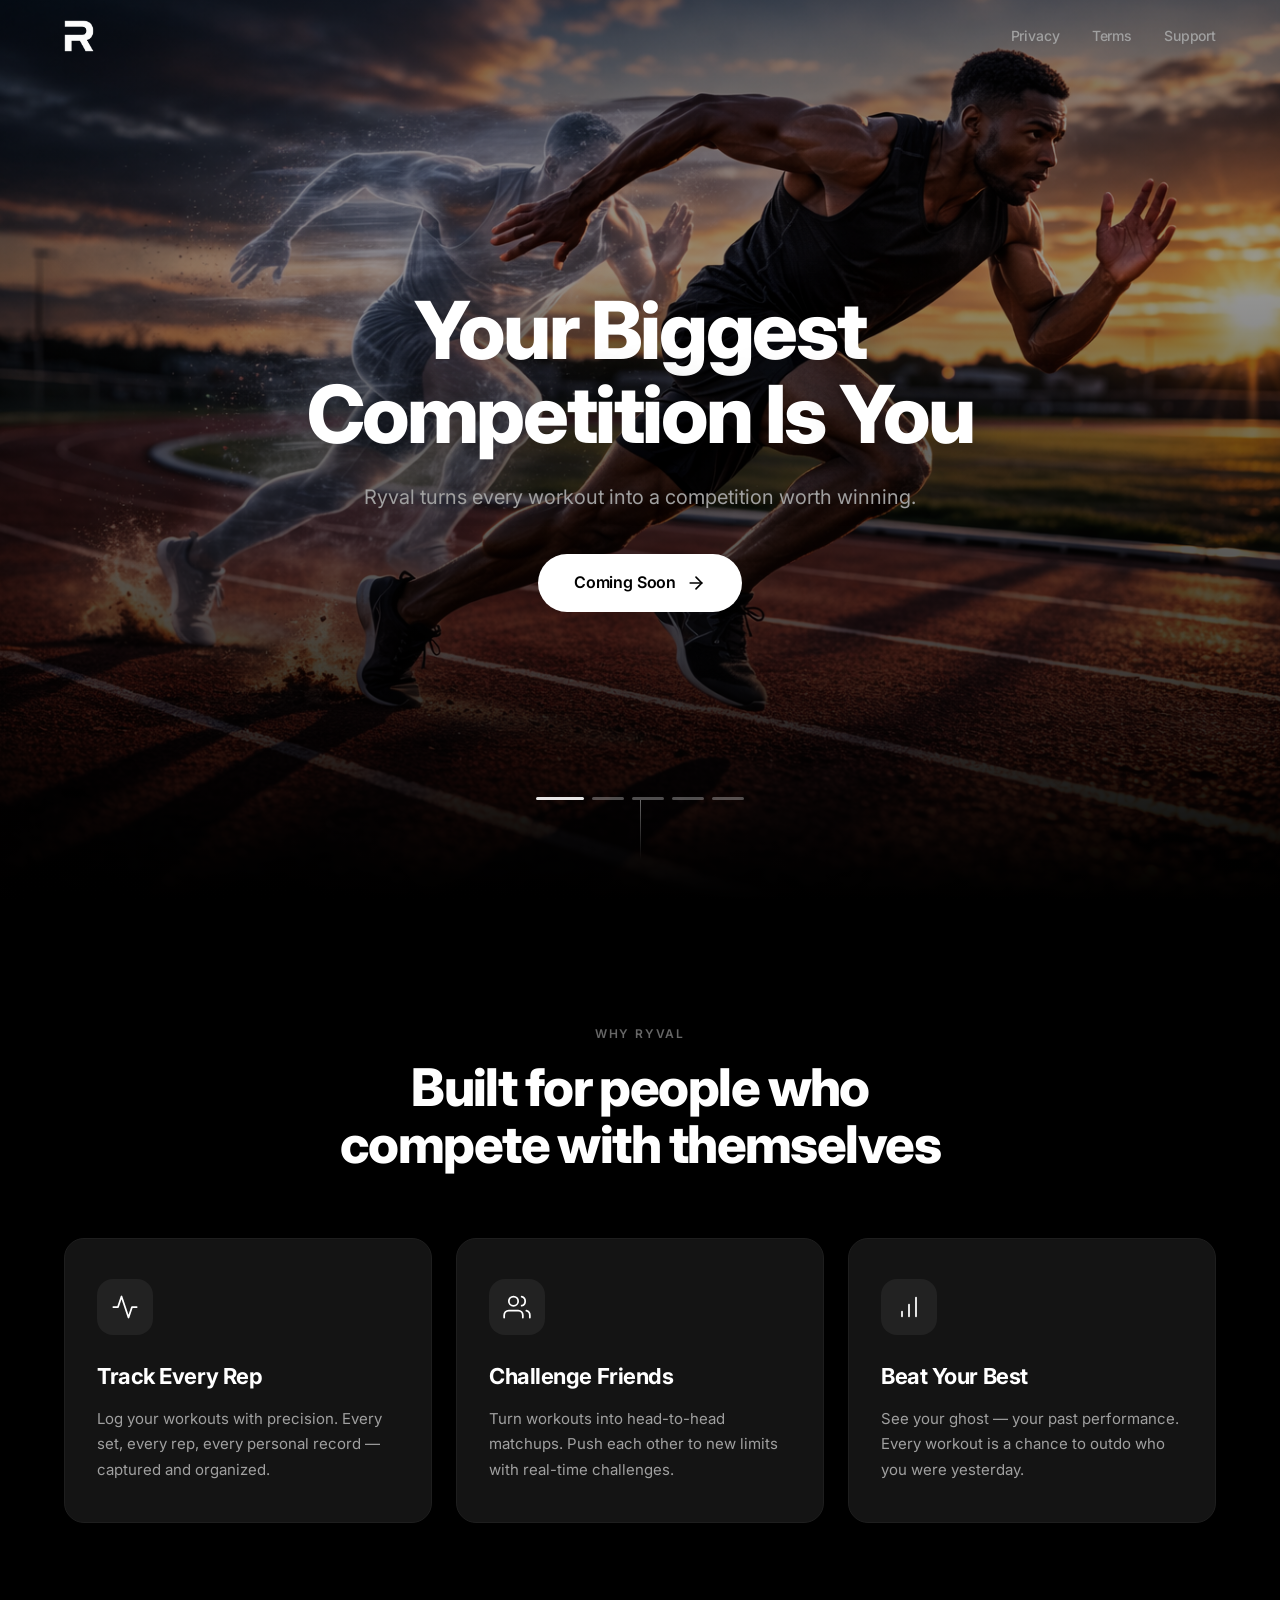
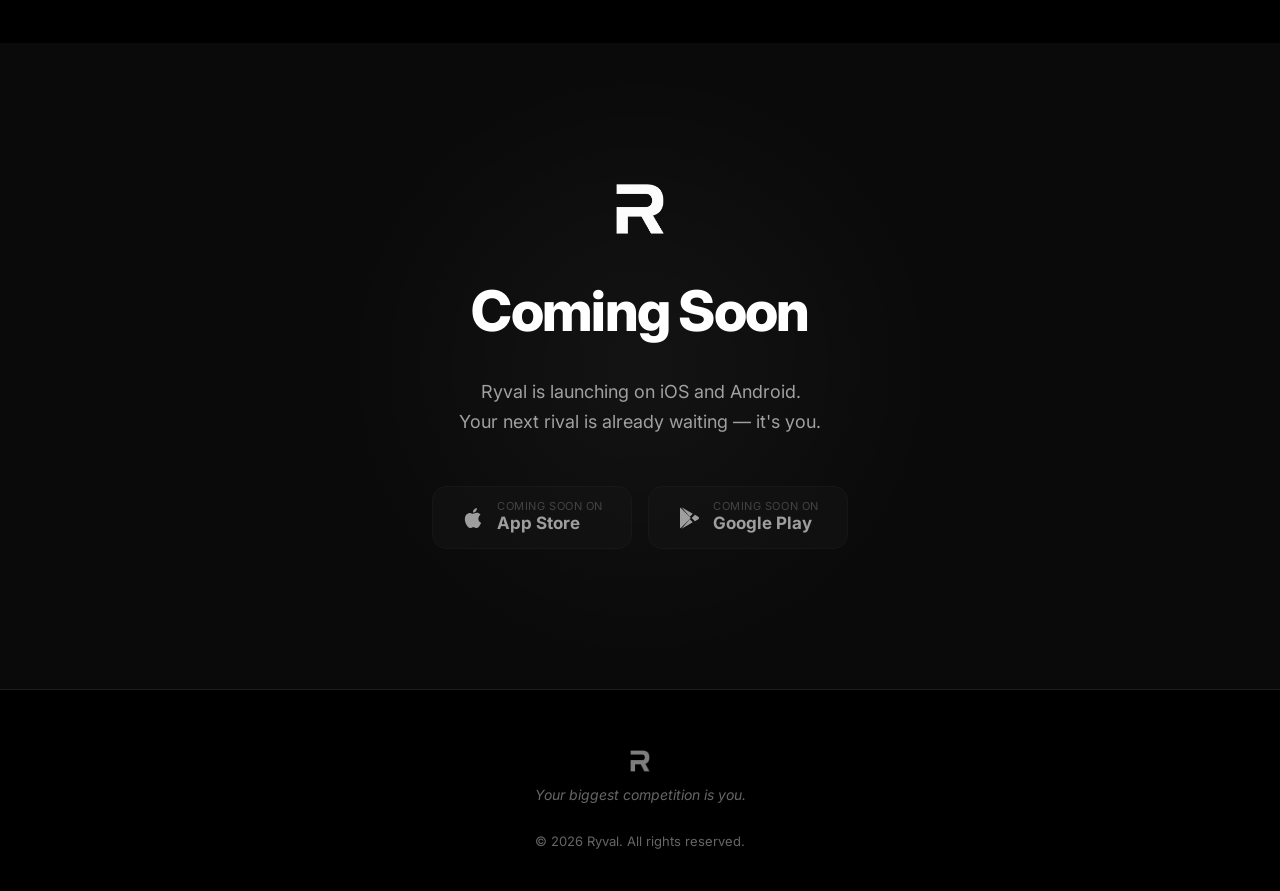
==== index.html @ 8d9c8d44 "Initial landing page for ryvalapp.com Dark-mode landing page with hero slideshow, feature cards, com" ====
<!DOCTYPE html>
<html lang="en">
<head>
  <meta charset="UTF-8">
  <meta name="viewport" content="width=device-width, initial-scale=1.0">
  <title>Ryval — Your Biggest Competition Is You</title>
  <meta name="description" content="Ryval is a workout app that lets you compete against yourself or challenge friends. Track your progress, beat your personal best, and become your own rival.">
  <meta property="og:title" content="Ryval — Your Biggest Competition Is You">
  <meta property="og:description" content="A workout app that lets you compete against yourself or challenge friends.">
  <meta property="og:image" content="images/hero-runner.png">
  <meta property="og:type" content="website">
  <meta name="twitter:card" content="summary_large_image">
  <link rel="icon" type="image/png" href="images/ryval-logo.png">
  <link rel="preconnect" href="https://fonts.googleapis.com">
  <link rel="preconnect" href="https://fonts.gstatic.com" crossorigin>
  <link href="https://fonts.googleapis.com/css2?family=Inter:wght@300;400;500;600;700;800;900&display=swap" rel="stylesheet">
  <link rel="stylesheet" href="styles.css">
</head>
<body>

  <!-- Navigation -->
  <nav class="nav" id="nav">
    <div class="nav-inner">
      <a href="#" class="nav-logo">
        <img src="images/ryval-logo.png" alt="Ryval" class="nav-logo-img">
      </a>
      <div class="nav-links">
        <a href="privacy.html" class="nav-link">Privacy</a>
        <a href="terms.html" class="nav-link">Terms</a>
        <a href="support.html" class="nav-link">Support</a>
      </div>
    </div>
  </nav>

  <!-- Hero Section with Rotating Slides -->
  <section class="hero">
    <div class="hero-slideshow">
      <div class="hero-slide active">
        <img src="images/hero-runner.png" alt="">
      </div>
      <div class="hero-slide">
        <img src="images/promo-deadlift.png" alt="">
      </div>
      <div class="hero-slide">
        <img src="images/promo-boxing.png" alt="">
      </div>
      <div class="hero-slide">
        <img src="images/promo-rowing.png" alt="">
      </div>
      <div class="hero-slide">
        <img src="images/promo-gym.png" alt="">
      </div>
      <div class="hero-overlay"></div>
    </div>
    <div class="hero-content">
      <h1 class="hero-title">
        Your Biggest<br>
        Competition Is <span class="hero-accent">You</span>
      </h1>
      <p class="hero-subtitle">
        Ryval turns every workout into a competition worth winning.
      </p>
      <a href="#coming-soon" class="hero-btn">
        <span>Coming Soon</span>
        <svg width="20" height="20" viewBox="0 0 24 24" fill="none" stroke="currentColor" stroke-width="2" stroke-linecap="round" stroke-linejoin="round"><line x1="5" y1="12" x2="19" y2="12"></line><polyline points="12 5 19 12 12 19"></polyline></svg>
      </a>
    </div>
    <!-- Slide indicators -->
    <div class="hero-indicators">
      <button class="indicator active" data-slide="0"></button>
      <button class="indicator" data-slide="1"></button>
      <button class="indicator" data-slide="2"></button>
      <button class="indicator" data-slide="3"></button>
      <button class="indicator" data-slide="4"></button>
    </div>
    <div class="hero-scroll-indicator">
      <div class="scroll-line"></div>
    </div>
  </section>

  <!-- Features Section -->
  <section class="features" id="features">
    <div class="container">
      <div class="section-header">
        <span class="section-label">Why Ryval</span>
        <h2 class="section-title">Built for people who<br>compete with themselves</h2>
      </div>

      <div class="features-grid">
        <div class="feature-card">
          <div class="feature-icon">
            <svg width="28" height="28" viewBox="0 0 24 24" fill="none" stroke="currentColor" stroke-width="1.5" stroke-linecap="round" stroke-linejoin="round"><polyline points="22 12 18 12 15 21 9 3 6 12 2 12"></polyline></svg>
          </div>
          <h3 class="feature-title">Track Every Rep</h3>
          <p class="feature-desc">Log your workouts with precision. Every set, every rep, every personal record — captured and organized.</p>
        </div>
        <div class="feature-card">
          <div class="feature-icon">
            <svg width="28" height="28" viewBox="0 0 24 24" fill="none" stroke="currentColor" stroke-width="1.5" stroke-linecap="round" stroke-linejoin="round"><path d="M17 21v-2a4 4 0 0 0-4-4H5a4 4 0 0 0-4 4v2"></path><circle cx="9" cy="7" r="4"></circle><path d="M23 21v-2a4 4 0 0 0-3-3.87"></path><path d="M16 3.13a4 4 0 0 1 0 7.75"></path></svg>
          </div>
          <h3 class="feature-title">Challenge Friends</h3>
          <p class="feature-desc">Turn workouts into head-to-head matchups. Push each other to new limits with real-time challenges.</p>
        </div>
        <div class="feature-card">
          <div class="feature-icon">
            <svg width="28" height="28" viewBox="0 0 24 24" fill="none" stroke="currentColor" stroke-width="1.5" stroke-linecap="round" stroke-linejoin="round"><line x1="12" y1="20" x2="12" y2="10"></line><line x1="18" y1="20" x2="18" y2="4"></line><line x1="6" y1="20" x2="6" y2="16"></line></svg>
          </div>
          <h3 class="feature-title">Beat Your Best</h3>
          <p class="feature-desc">See your ghost — your past performance. Every workout is a chance to outdo who you were yesterday.</p>
        </div>
      </div>
    </div>
  </section>

  <!-- CTA Section -->
  <section class="cta" id="coming-soon">
    <div class="cta-glow"></div>
    <div class="container">
      <div class="cta-content">
        <img src="images/ryval-logo.png" alt="Ryval" class="cta-logo">
        <h2 class="cta-title">Coming Soon</h2>
        <p class="cta-subtitle">Ryval is launching on iOS and Android.<br>Your next rival is already waiting — it's you.</p>
        <div class="cta-stores">
          <div class="store-badge disabled">
            <svg width="24" height="24" viewBox="0 0 24 24" fill="currentColor"><path d="M18.71 19.5c-.83 1.24-1.71 2.45-3.05 2.47-1.34.03-1.77-.79-3.29-.79-1.53 0-2 .77-3.27.82-1.31.05-2.3-1.32-3.14-2.53C4.25 17 2.94 12.45 4.7 9.39c.87-1.52 2.43-2.48 4.12-2.51 1.28-.02 2.5.87 3.29.87.78 0 2.26-1.07 3.8-.91.65.03 2.47.26 3.64 1.98-.09.06-2.17 1.28-2.15 3.81.03 3.02 2.65 4.03 2.68 4.04-.03.07-.42 1.44-1.38 2.83M13 3.5c.73-.83 1.94-1.46 2.94-1.5.13 1.17-.34 2.35-1.04 3.19-.69.85-1.83 1.51-2.95 1.42-.15-1.15.41-2.35 1.05-3.11z"/></svg>
            <div>
              <span class="store-soon">Coming soon on</span>
              <span class="store-name">App Store</span>
            </div>
          </div>
          <div class="store-badge disabled">
            <svg width="24" height="24" viewBox="0 0 24 24" fill="currentColor"><path d="M3.61 1.814L13.793 12 3.61 22.186a.996.996 0 0 1-.61-.92V2.734a1 1 0 0 1 .61-.92zm.96-.574l11.2 6.468L12.8 10.68 4.57 1.24zM22 12c0 .54-.27 1.023-.69 1.307l-3.4 1.963-3.2-3.27 3.2-3.27 3.4 1.963C21.73 10.977 22 11.46 22 12zM4.57 22.76l8.23-9.44 2.97 2.972L4.57 22.76z"/></svg>
            <div>
              <span class="store-soon">Coming soon on</span>
              <span class="store-name">Google Play</span>
            </div>
          </div>
        </div>
      </div>
    </div>
  </section>

  <!-- Footer -->
  <footer class="footer">
    <div class="container">
      <div class="footer-inner">
        <div class="footer-brand">
          <img src="images/ryval-logo.png" alt="Ryval" class="footer-logo">
          <p class="footer-tagline">Your biggest competition is you.</p>
        </div>
        <div class="footer-bottom">
          <p>&copy; 2026 Ryval. All rights reserved.</p>
        </div>
      </div>
    </div>
  </footer>

  <script src="script.js"></script>
</body>
</html>
---- styles.css ----
/* ===== Reset & Base ===== */
*, *::before, *::after {
  margin: 0;
  padding: 0;
  box-sizing: border-box;
}

:root {
  --bg-primary: #000000;
  --bg-secondary: #0a0a0a;
  --bg-card: #141414;
  --bg-card-hover: #1a1a1a;
  --text-primary: #ffffff;
  --text-secondary: #a0a0a0;
  --text-muted: #666666;
  --accent: #ffffff;
  --border: #1e1e1e;
  --border-light: #2a2a2a;
  --glow: rgba(255, 255, 255, 0.06);
}

html {
  scroll-behavior: smooth;
  -webkit-font-smoothing: antialiased;
  -moz-osx-font-smoothing: grayscale;
}

body {
  font-family: 'Inter', -apple-system, BlinkMacSystemFont, 'Segoe UI', sans-serif;
  background-color: var(--bg-primary);
  color: var(--text-primary);
  line-height: 1.6;
  overflow-x: hidden;
}

a {
  text-decoration: none;
  color: inherit;
}

img {
  max-width: 100%;
  display: block;
}

button {
  border: none;
  background: none;
  cursor: pointer;
  font: inherit;
  color: inherit;
}

.container {
  max-width: 1200px;
  margin: 0 auto;
  padding: 0 24px;
}

/* ===== RYVAL Logo ===== */
.nav-logo-img {
  height: 32px;
  width: auto;
  object-fit: contain;
}

.cta-logo {
  height: 52px;
  width: auto;
  margin: 0 auto 32px;
  object-fit: contain;
}

.footer-logo {
  height: 22px;
  width: auto;
  object-fit: contain;
  opacity: 0.5;
}

/* ===== Navigation ===== */
.nav {
  position: fixed;
  top: 0;
  left: 0;
  right: 0;
  z-index: 100;
  padding: 20px 0;
  transition: all 0.4s cubic-bezier(0.16, 1, 0.3, 1);
}

.nav.scrolled {
  background: rgba(0, 0, 0, 0.85);
  backdrop-filter: blur(20px);
  -webkit-backdrop-filter: blur(20px);
  border-bottom: 1px solid var(--border);
  padding: 14px 0;
}

.nav-inner {
  max-width: 1200px;
  margin: 0 auto;
  padding: 0 24px;
  display: flex;
  align-items: center;
  justify-content: space-between;
}

.nav-links {
  display: flex;
  align-items: center;
  gap: 32px;
}

.nav-link {
  font-size: 14px;
  font-weight: 500;
  color: var(--text-secondary);
  transition: color 0.3s ease;
  letter-spacing: -0.01em;
}

.nav-link:hover {
  color: var(--text-primary);
}

/* ===== Hero ===== */
.hero {
  position: relative;
  min-height: 100vh;
  display: flex;
  align-items: center;
  justify-content: center;
  overflow: hidden;
}

/* Hero Slideshow */
.hero-slideshow {
  position: absolute;
  inset: 0;
}

.hero-slide {
  position: absolute;
  inset: 0;
  opacity: 0;
  transition: opacity 1.5s ease-in-out;
}

.hero-slide.active {
  opacity: 1;
}

.hero-slide img {
  width: 100%;
  height: 100%;
  object-fit: cover;
  object-position: center 30%;
  transform: scale(1.02);
  transition: transform 10s ease-out;
}

.hero-slide.active img {
  transform: scale(1.08);
}

.hero-overlay {
  position: absolute;
  inset: 0;
  z-index: 1;
  background: linear-gradient(
    to bottom,
    rgba(0, 0, 0, 0.5) 0%,
    rgba(0, 0, 0, 0.4) 30%,
    rgba(0, 0, 0, 0.7) 70%,
    rgba(0, 0, 0, 1) 100%
  );
}

/* Hero Indicators */
.hero-indicators {
  position: absolute;
  bottom: 100px;
  left: 50%;
  transform: translateX(-50%);
  z-index: 3;
  display: flex;
  gap: 8px;
}

.indicator {
  width: 32px;
  height: 3px;
  border-radius: 2px;
  background: rgba(255, 255, 255, 0.3);
  transition: all 0.4s ease;
  padding: 0;
}

.indicator.active {
  background: rgba(255, 255, 255, 0.9);
  width: 48px;
}

.hero-content {
  position: relative;
  z-index: 2;
  text-align: center;
  padding: 0 24px;
  max-width: 800px;
  animation: fadeUp 1s ease-out 0.3s both;
}

@keyframes fadeUp {
  from {
    opacity: 0;
    transform: translateY(30px);
  }
  to {
    opacity: 1;
    transform: translateY(0);
  }
}

.hero-title {
  font-size: clamp(42px, 7vw, 80px);
  font-weight: 800;
  line-height: 1.05;
  letter-spacing: -0.03em;
  margin-bottom: 24px;
  text-shadow: 0 2px 40px rgba(0, 0, 0, 0.5);
}

.hero-accent {
  color: var(--text-primary);
}

.hero-subtitle {
  font-size: clamp(16px, 2vw, 20px);
  color: var(--text-secondary);
  line-height: 1.7;
  margin-bottom: 40px;
  max-width: 600px;
  margin-left: auto;
  margin-right: auto;
  font-weight: 400;
  text-shadow: 0 1px 20px rgba(0, 0, 0, 0.5);
  white-space: nowrap;
}

.hero-btn {
  display: inline-flex;
  align-items: center;
  gap: 10px;
  font-size: 16px;
  font-weight: 600;
  padding: 16px 36px;
  border-radius: 100px;
  background: var(--text-primary);
  color: var(--bg-primary);
  transition: all 0.3s ease;
  letter-spacing: -0.01em;
}

.hero-btn:hover {
  transform: translateY(-2px);
  box-shadow: 0 10px 40px rgba(255, 255, 255, 0.2);
}

.hero-btn svg {
  transition: transform 0.3s ease;
}

.hero-btn:hover svg {
  transform: translateX(4px);
}

.hero-scroll-indicator {
  position: absolute;
  bottom: 40px;
  left: 50%;
  transform: translateX(-50%);
  z-index: 2;
  animation: fadeUp 1s ease-out 1s both;
}

.scroll-line {
  width: 1px;
  height: 60px;
  background: linear-gradient(to bottom, rgba(255,255,255,0.4), transparent);
  animation: scrollPulse 2s ease-in-out infinite;
}

@keyframes scrollPulse {
  0%, 100% { opacity: 0.4; transform: scaleY(1); }
  50% { opacity: 1; transform: scaleY(1.2); }
}

/* ===== Section Shared ===== */
.section-header {
  text-align: center;
  margin-bottom: 64px;
}

.section-label {
  display: inline-block;
  font-size: 12px;
  font-weight: 600;
  text-transform: uppercase;
  letter-spacing: 0.15em;
  color: var(--text-muted);
  margin-bottom: 16px;
}

.section-title {
  font-size: clamp(32px, 5vw, 52px);
  font-weight: 800;
  line-height: 1.1;
  letter-spacing: -0.03em;
}

/* ===== Features ===== */
.features {
  padding: 120px 0;
  background: var(--bg-primary);
}

.features-grid {
  display: grid;
  grid-template-columns: repeat(3, 1fr);
  gap: 24px;
}

.feature-card {
  padding: 40px 32px;
  border-radius: 20px;
  background: var(--bg-card);
  border: 1px solid var(--border);
  transition: all 0.4s cubic-bezier(0.16, 1, 0.3, 1);
}

.feature-card:hover {
  background: var(--bg-card-hover);
  border-color: var(--border-light);
  transform: translateY(-4px);
}

.feature-icon {
  width: 56px;
  height: 56px;
  border-radius: 16px;
  background: rgba(255, 255, 255, 0.06);
  display: flex;
  align-items: center;
  justify-content: center;
  margin-bottom: 24px;
  color: var(--text-primary);
}

.feature-title {
  font-size: 22px;
  font-weight: 700;
  margin-bottom: 12px;
  letter-spacing: -0.02em;
}

.feature-desc {
  font-size: 15px;
  color: var(--text-secondary);
  line-height: 1.7;
}

/* ===== CTA ===== */
.cta {
  position: relative;
  padding: 140px 0;
  background: var(--bg-secondary);
  overflow: hidden;
}

.cta-glow {
  position: absolute;
  top: 50%;
  left: 50%;
  transform: translate(-50%, -50%);
  width: 600px;
  height: 600px;
  border-radius: 50%;
  background: radial-gradient(circle, rgba(255,255,255,0.04) 0%, transparent 70%);
  pointer-events: none;
}

.cta-content {
  text-align: center;
  position: relative;
  z-index: 1;
}

/* cta-logo and footer-logo sizing defined in RYVAL Logo section */

.cta-title {
  font-size: clamp(36px, 5vw, 56px);
  font-weight: 800;
  letter-spacing: -0.03em;
  margin-bottom: 20px;
  font-family: 'Inter', sans-serif;
}

.cta-subtitle {
  font-size: 18px;
  color: var(--text-secondary);
  line-height: 1.7;
  margin-bottom: 48px;
  max-width: 480px;
  margin-left: auto;
  margin-right: auto;
}

.cta-stores {
  display: flex;
  gap: 16px;
  justify-content: center;
  flex-wrap: wrap;
}

.store-badge {
  display: flex;
  align-items: center;
  gap: 12px;
  padding: 14px 28px;
  border-radius: 14px;
  background: var(--bg-card);
  border: 1px solid var(--border);
  transition: all 0.3s ease;
  cursor: default;
}

.store-badge.disabled {
  opacity: 0.6;
}

.store-badge svg {
  color: var(--text-primary);
  flex-shrink: 0;
}

.store-badge div {
  display: flex;
  flex-direction: column;
  text-align: left;
}

.store-soon {
  font-size: 11px;
  color: var(--text-muted);
  text-transform: uppercase;
  letter-spacing: 0.05em;
  line-height: 1;
}

.store-name {
  font-size: 17px;
  font-weight: 700;
  line-height: 1.3;
}

/* ===== Footer ===== */
.footer {
  padding: 60px 0 40px;
  border-top: 1px solid var(--border);
  background: var(--bg-primary);
}

.footer-inner {
  display: flex;
  flex-direction: column;
  align-items: center;
  gap: 24px;
}

.footer-brand {
  display: flex;
  flex-direction: column;
  align-items: center;
  gap: 12px;
}

/* footer-logo sizing defined in RYVAL Logo section */

.footer-tagline {
  font-size: 14px;
  color: var(--text-muted);
  font-style: italic;
}

.footer-bottom p {
  font-size: 13px;
  color: var(--text-muted);
}

/* ===== Scroll Animations ===== */
.fade-in {
  opacity: 0;
  transform: translateY(30px);
  transition: opacity 0.7s ease, transform 0.7s ease;
}

.fade-in.visible {
  opacity: 1;
  transform: translateY(0);
}

/* ===== Responsive ===== */
@media (max-width: 1024px) {
  .features-grid {
    grid-template-columns: repeat(2, 1fr);
  }
}

@media (max-width: 768px) {
  .features-grid {
    grid-template-columns: 1fr;
    gap: 16px;
  }

  .feature-card {
    padding: 32px 24px;
  }

  .hero-title {
    font-size: 40px;
  }

  .hero-subtitle br {
    display: none;
  }

  .cta-subtitle br {
    display: none;
  }

  .cta-stores {
    flex-direction: column;
    align-items: center;
  }

  .store-badge {
    width: 100%;
    max-width: 280px;
    justify-content: center;
  }

  .features, .cta {
    padding: 80px 0;
  }

  .section-header {
    margin-bottom: 40px;
  }

  .hero-indicators {
    bottom: 80px;
  }

  .nav-logo-img {
    height: 26px;
  }
}

@media (max-width: 480px) {
  .hero-title {
    font-size: 34px;
  }

  .hero-subtitle {
    font-size: 15px;
  }

  .hero-btn {
    padding: 14px 28px;
    font-size: 15px;
  }

  .nav-links {
    gap: 20px;
  }

  .nav-link {
    font-size: 13px;
  }

  .cta-logo {
    height: 40px;
  }
}
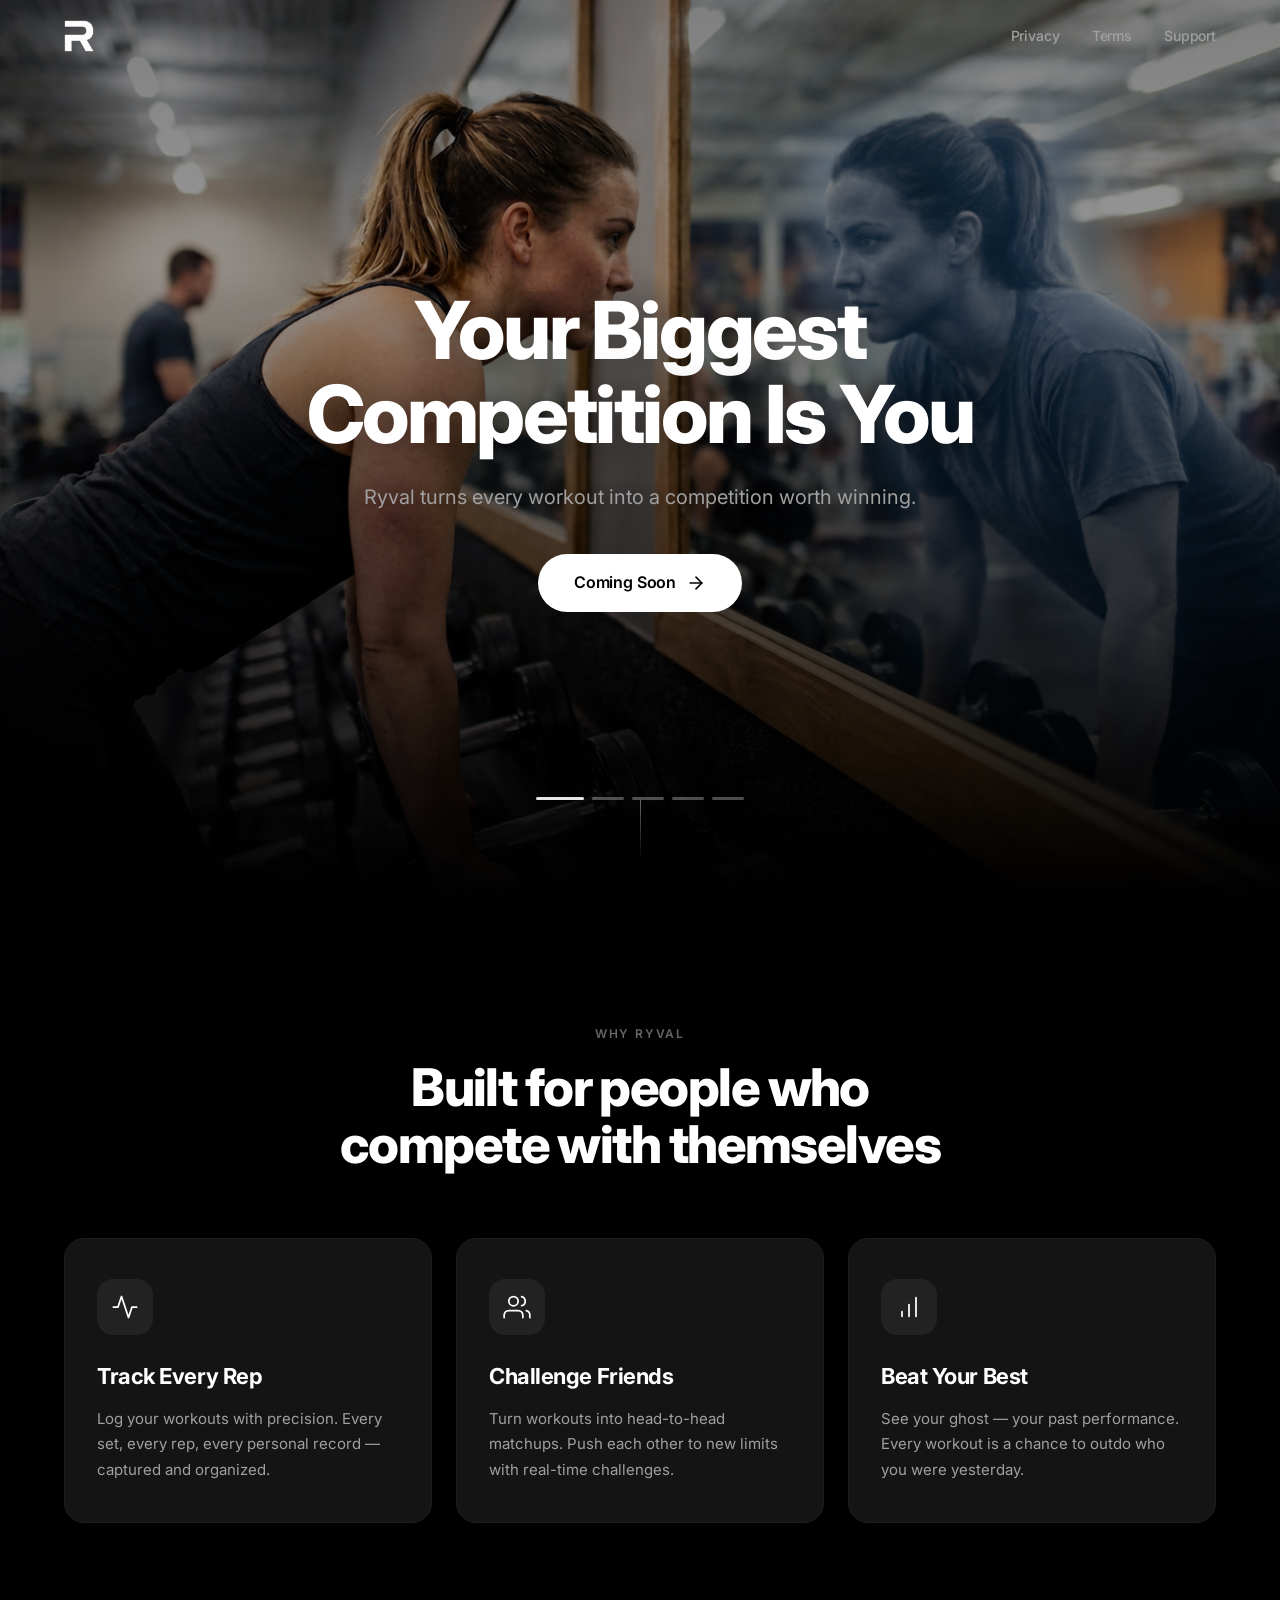
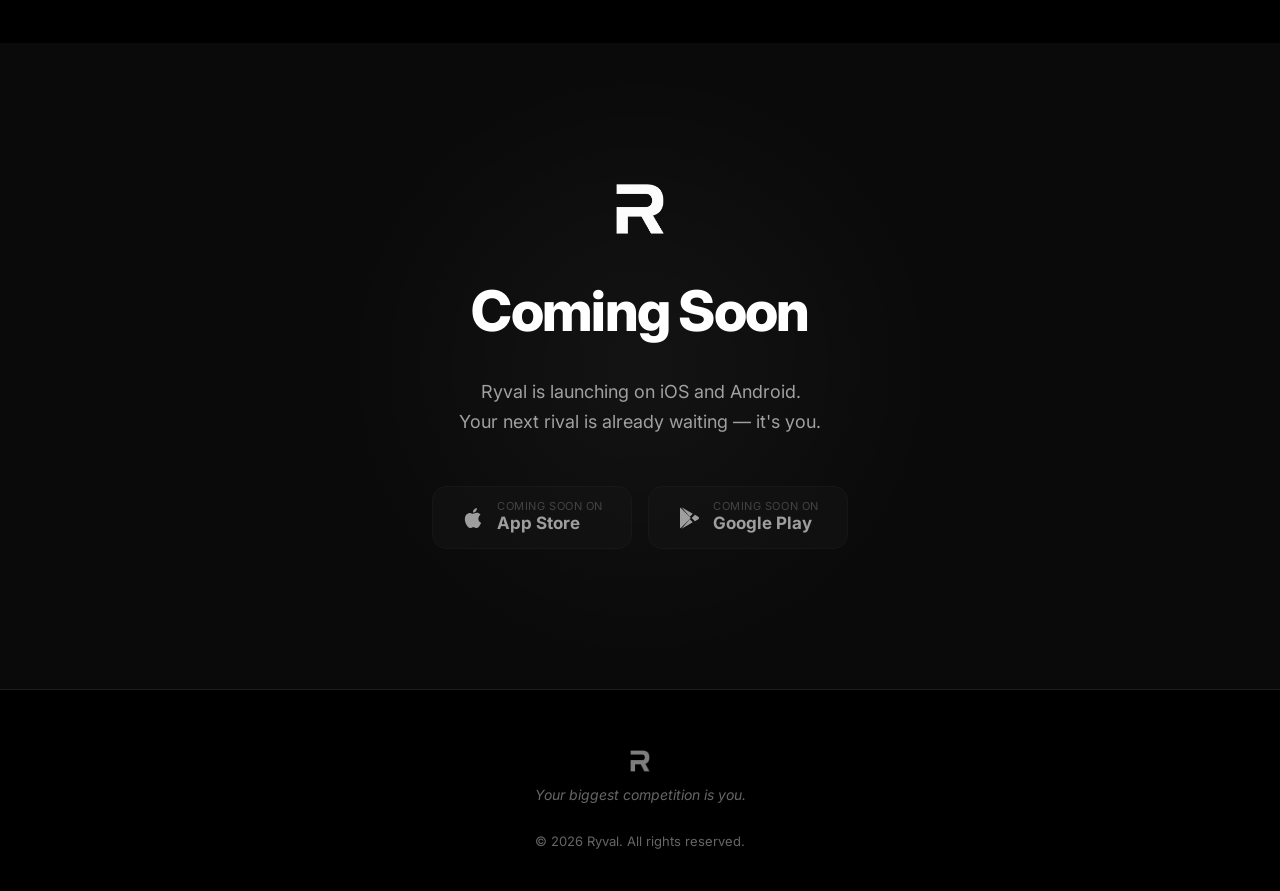
==== commit 2a0143ef: "Update support email, reorder hero slides Co-Authored-By: Claude Opus 4.6 <noreply@anthropic.com>" ====
--- a/index.html
+++ b/index.html
@@ -36,19 +36,19 @@
   <section class="hero">
     <div class="hero-slideshow">
       <div class="hero-slide active">
+        <img src="images/promo-gym.png" alt="">
+      </div>
+      <div class="hero-slide">
         <img src="images/hero-runner.png" alt="">
+      </div>
+      <div class="hero-slide">
+        <img src="images/promo-rowing.png" alt="">
       </div>
       <div class="hero-slide">
         <img src="images/promo-deadlift.png" alt="">
       </div>
       <div class="hero-slide">
         <img src="images/promo-boxing.png" alt="">
-      </div>
-      <div class="hero-slide">
-        <img src="images/promo-rowing.png" alt="">
-      </div>
-      <div class="hero-slide">
-        <img src="images/promo-gym.png" alt="">
       </div>
       <div class="hero-overlay"></div>
     </div>
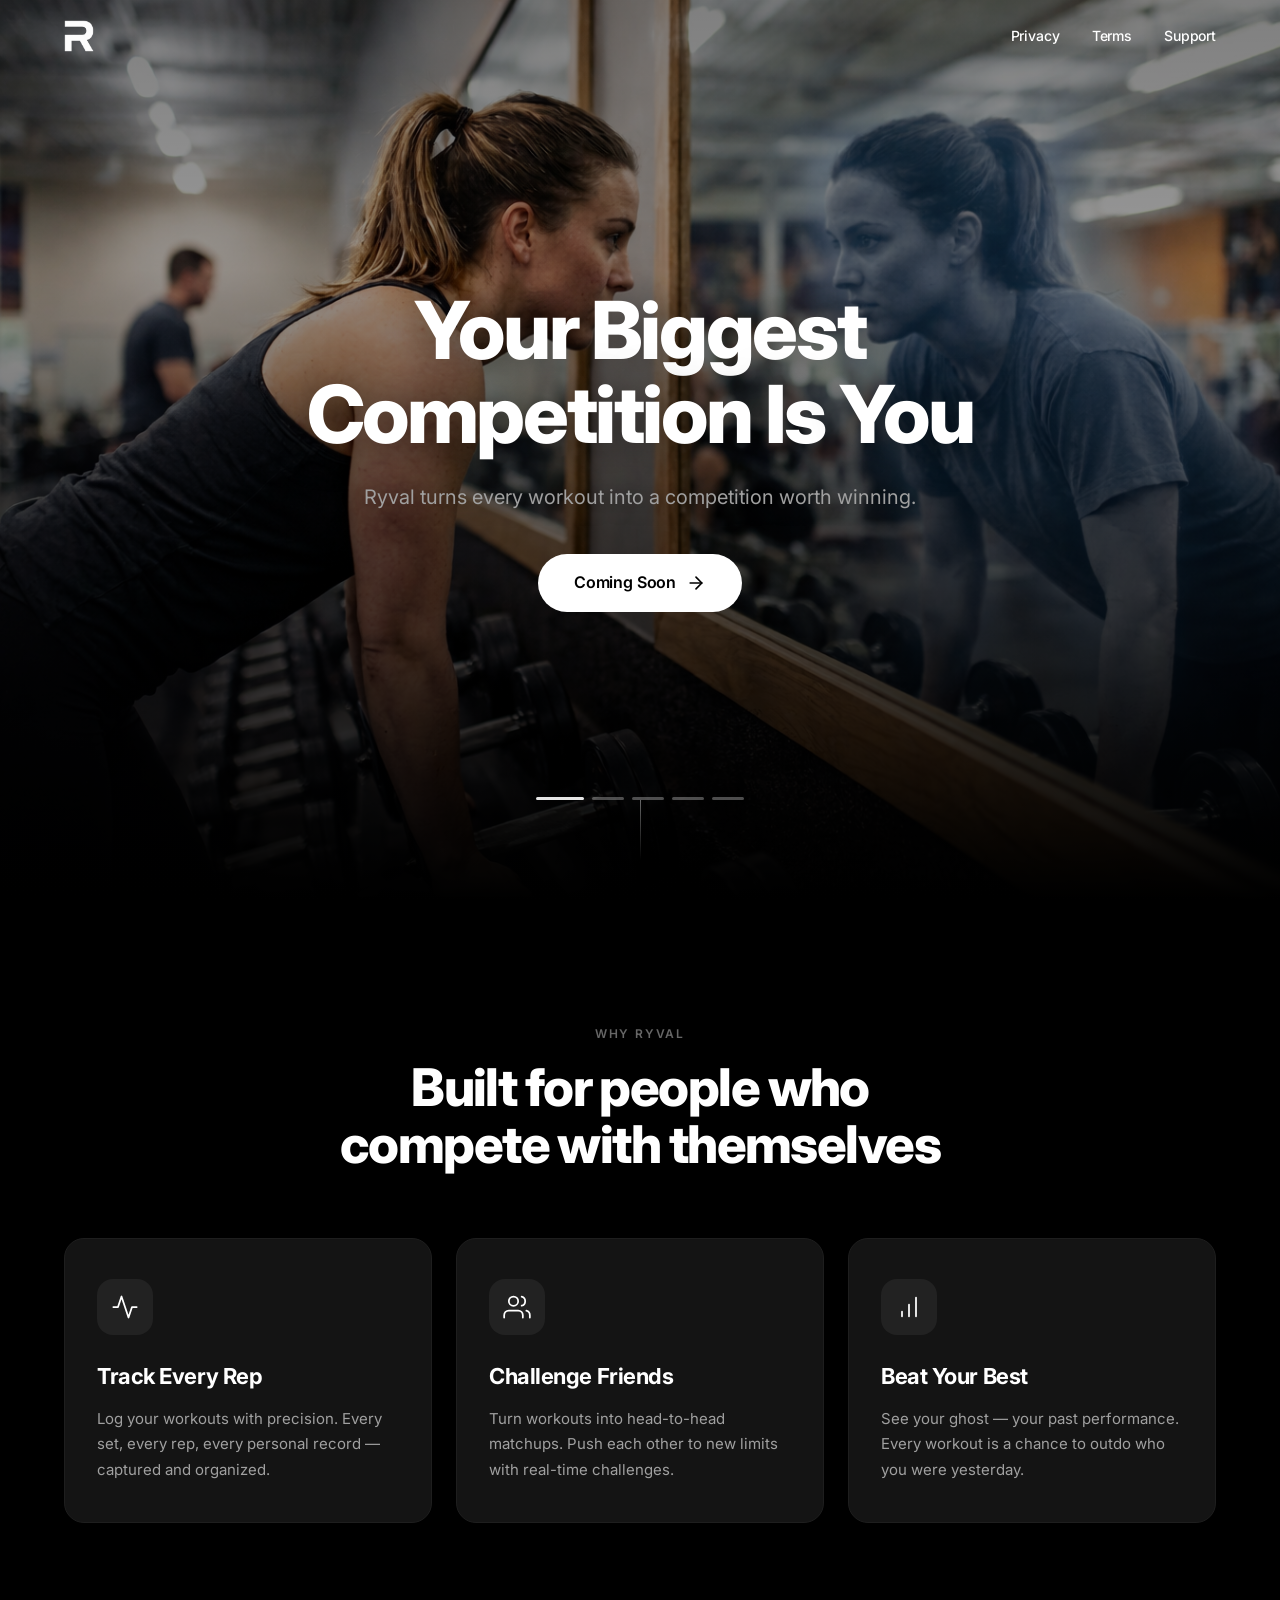
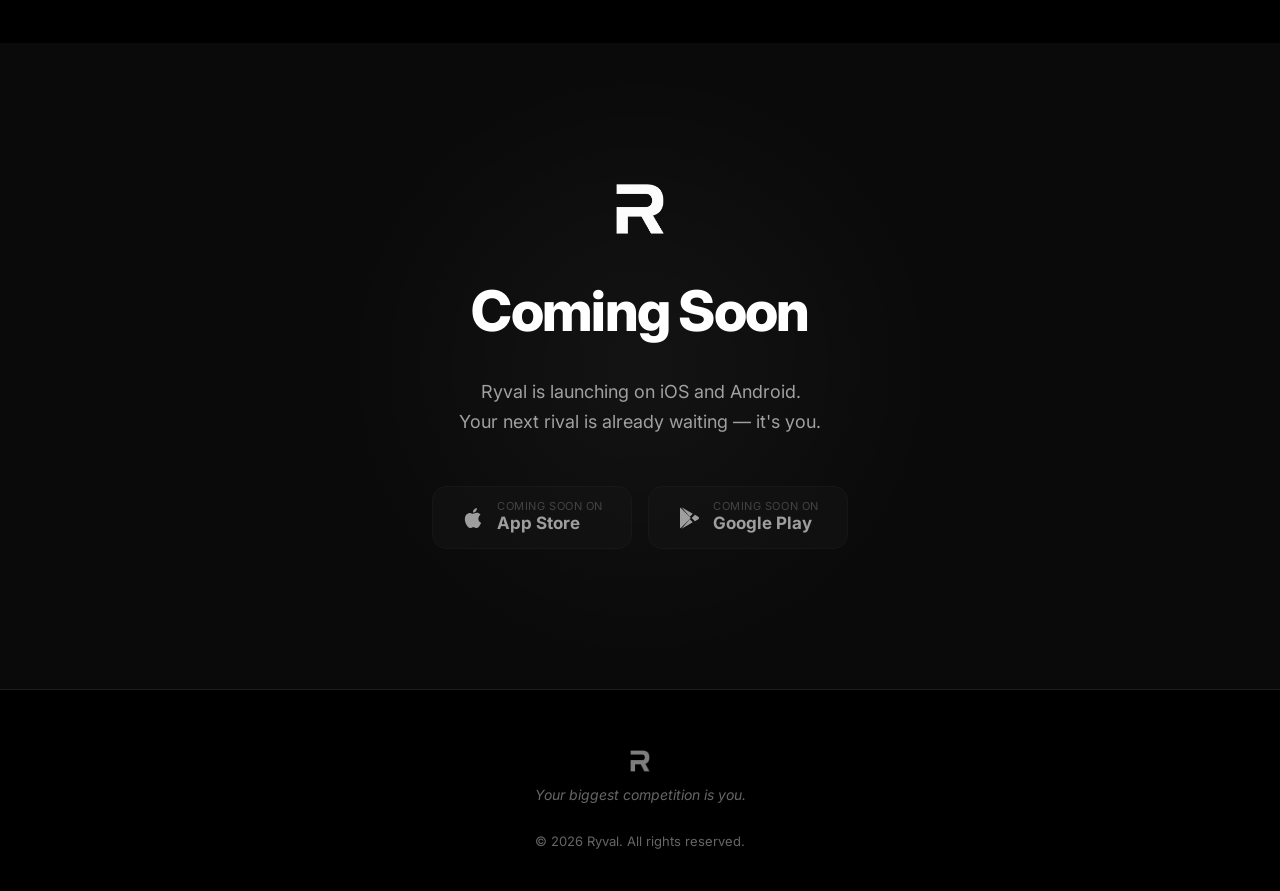
==== commit d0fbb2dc: "Add R favicon, white nav links, reorder hero slides Co-Authored-By: Claude Opus 4.6 <noreply@anthrop" ====
--- a/index.html
+++ b/index.html
@@ -10,7 +10,7 @@
   <meta property="og:image" content="images/hero-runner.png">
   <meta property="og:type" content="website">
   <meta name="twitter:card" content="summary_large_image">
-  <link rel="icon" type="image/png" href="images/ryval-logo.png">
+  <link rel="icon" type="image/jpeg" href="images/favicon.jpg">
   <link rel="preconnect" href="https://fonts.googleapis.com">
   <link rel="preconnect" href="https://fonts.gstatic.com" crossorigin>
   <link href="https://fonts.googleapis.com/css2?family=Inter:wght@300;400;500;600;700;800;900&display=swap" rel="stylesheet">
--- a/styles.css
+++ b/styles.css
@@ -115,13 +115,13 @@
 .nav-link {
   font-size: 14px;
   font-weight: 500;
-  color: var(--text-secondary);
-  transition: color 0.3s ease;
+  color: var(--text-primary);
+  transition: opacity 0.3s ease;
   letter-spacing: -0.01em;
 }
 
 .nav-link:hover {
-  color: var(--text-primary);
+  opacity: 0.7;
 }
 
 /* ===== Hero ===== */
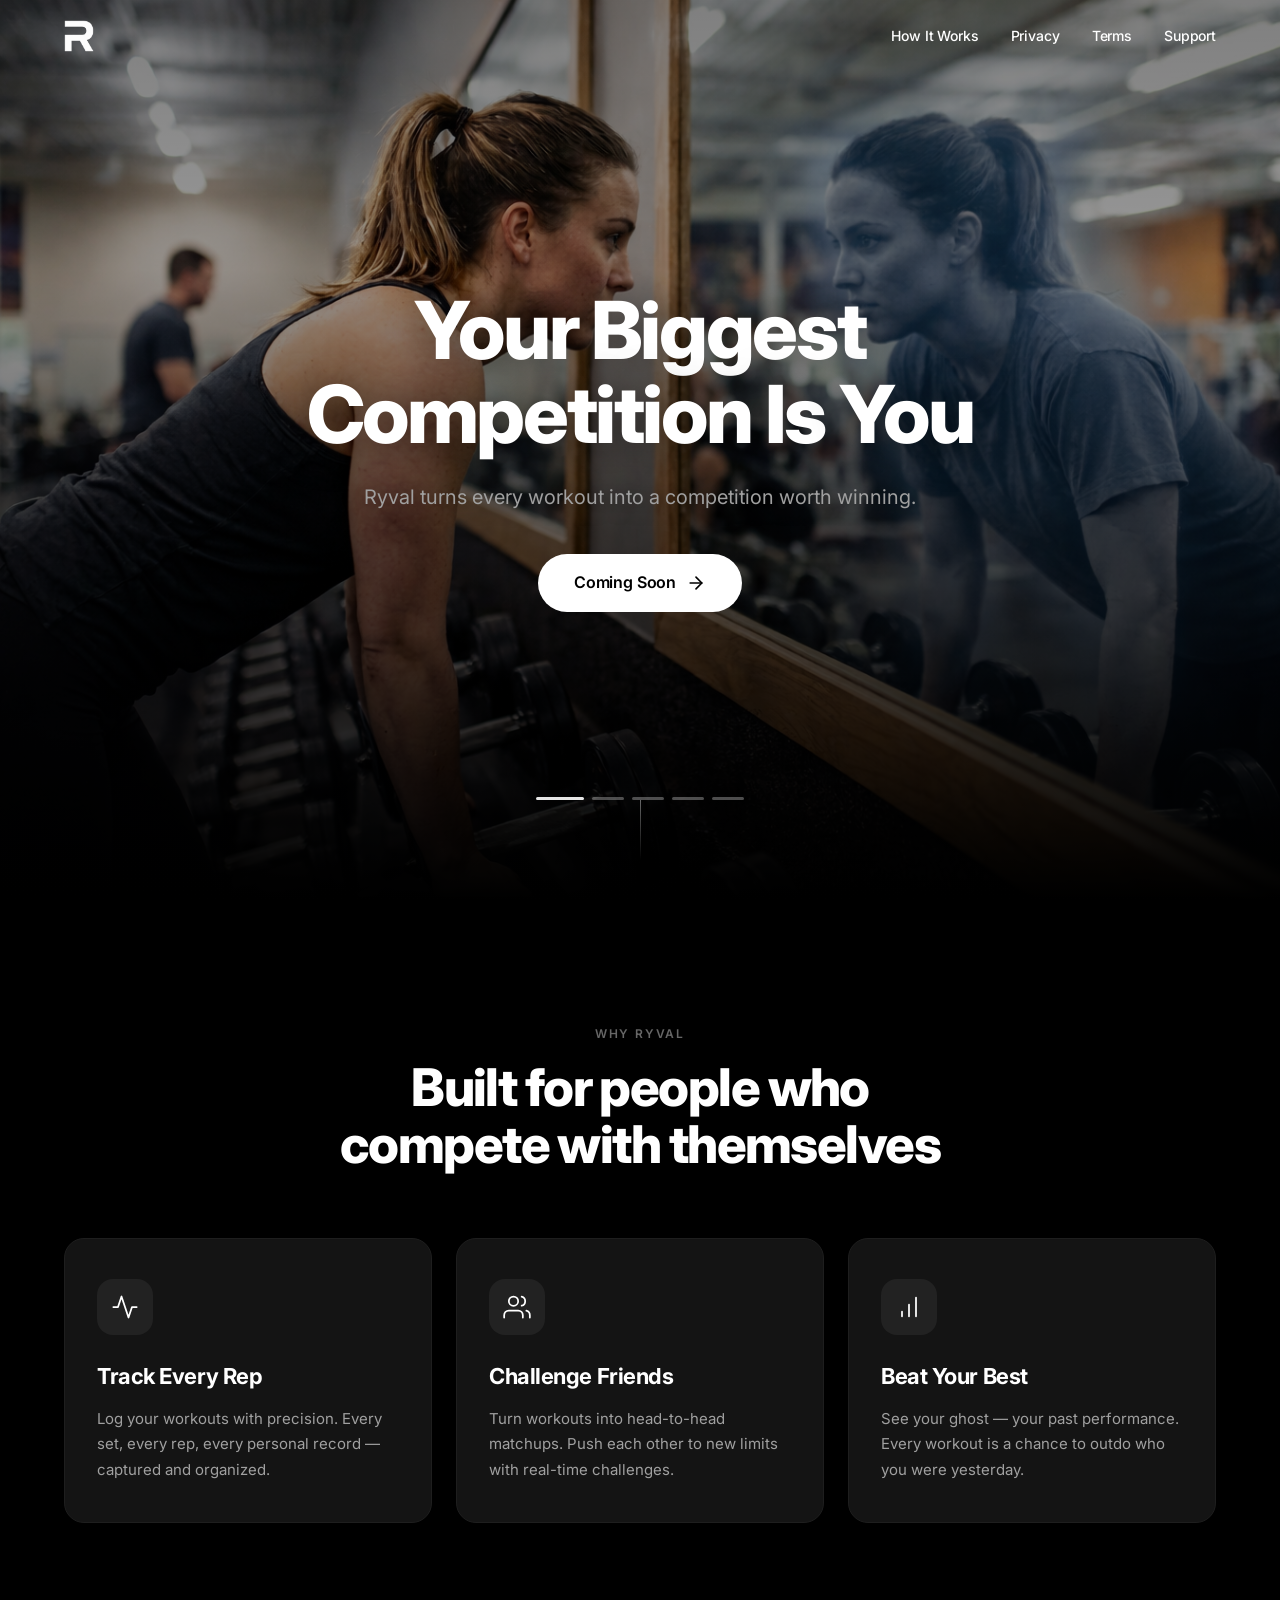
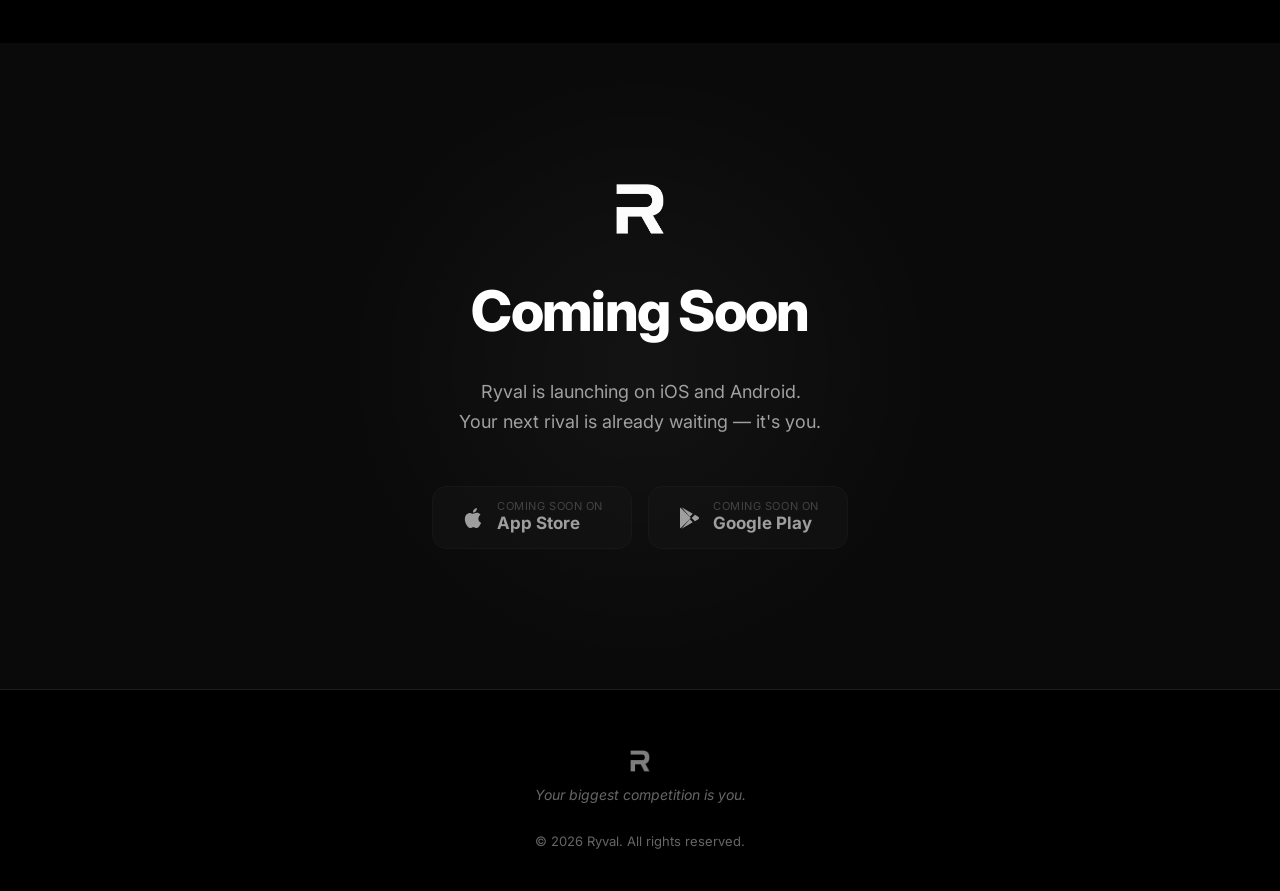
==== commit 3e0c1c26: "feat: add How It Works page, update privacy/terms for current features Privacy policy (March 5, 2026" ====
--- a/index.html
+++ b/index.html
@@ -25,6 +25,7 @@
         <img src="images/ryval-logo.png" alt="Ryval" class="nav-logo-img">
       </a>
       <div class="nav-links">
+        <a href="how-it-works.html" class="nav-link">How It Works</a>
         <a href="privacy.html" class="nav-link">Privacy</a>
         <a href="terms.html" class="nav-link">Terms</a>
         <a href="support.html" class="nav-link">Support</a>
@@ -36,19 +37,34 @@
   <section class="hero">
     <div class="hero-slideshow">
       <div class="hero-slide active">
-        <img src="images/promo-gym.png" alt="">
+        <picture>
+          <source media="(max-width: 768px)" srcset="images/promo-gym-portrait.png">
+          <img src="images/promo-gym.png" alt="">
+        </picture>
       </div>
       <div class="hero-slide">
-        <img src="images/hero-runner.png" alt="">
+        <picture>
+          <source media="(max-width: 768px)" srcset="images/hero-runner-portrait.png">
+          <img src="images/hero-runner.png" alt="">
+        </picture>
       </div>
       <div class="hero-slide">
-        <img src="images/promo-rowing.png" alt="">
+        <picture>
+          <source media="(max-width: 768px)" srcset="images/promo-rowing-portrait.png">
+          <img src="images/promo-rowing.png" alt="">
+        </picture>
       </div>
       <div class="hero-slide">
-        <img src="images/promo-deadlift.png" alt="">
+        <picture>
+          <source media="(max-width: 768px)" srcset="images/promo-deadlift-portrait.png">
+          <img src="images/promo-deadlift.png" alt="">
+        </picture>
       </div>
       <div class="hero-slide">
-        <img src="images/promo-boxing.png" alt="">
+        <picture>
+          <source media="(max-width: 768px)" srcset="images/promo-boxing-portrait.png">
+          <img src="images/promo-boxing.png" alt="">
+        </picture>
       </div>
       <div class="hero-overlay"></div>
     </div>
--- a/styles.css
+++ b/styles.css
@@ -151,6 +151,12 @@
   opacity: 1;
 }
 
+.hero-slide picture {
+  display: block;
+  width: 100%;
+  height: 100%;
+}
+
 .hero-slide img {
   width: 100%;
   height: 100%;
@@ -245,7 +251,6 @@
   margin-right: auto;
   font-weight: 400;
   text-shadow: 0 1px 20px rgba(0, 0, 0, 0.5);
-  white-space: nowrap;
 }
 
 .hero-btn {
@@ -565,6 +570,14 @@
   .nav-logo-img {
     height: 26px;
   }
+
+  .hero-slide img {
+    object-position: center center;
+  }
+
+  .hero-content {
+    padding: 0 32px;
+  }
 }
 
 @media (max-width: 480px) {
